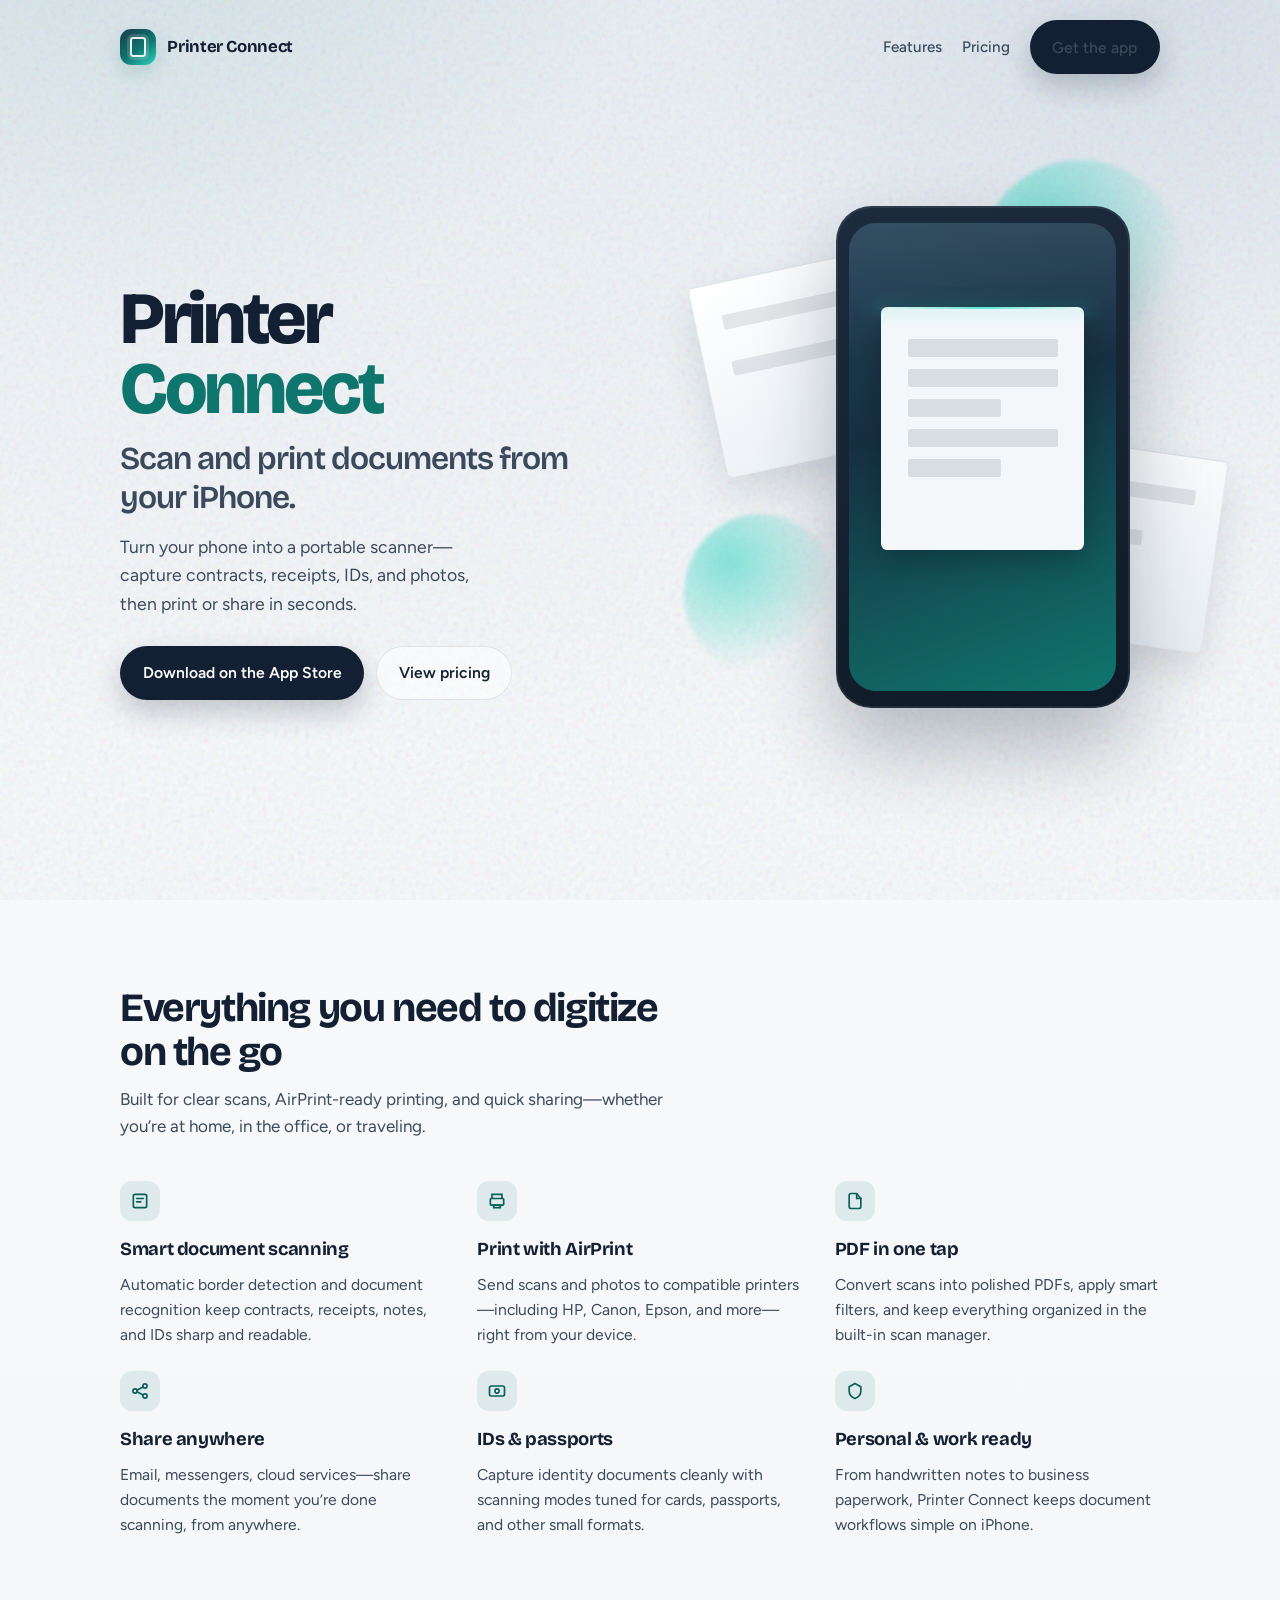
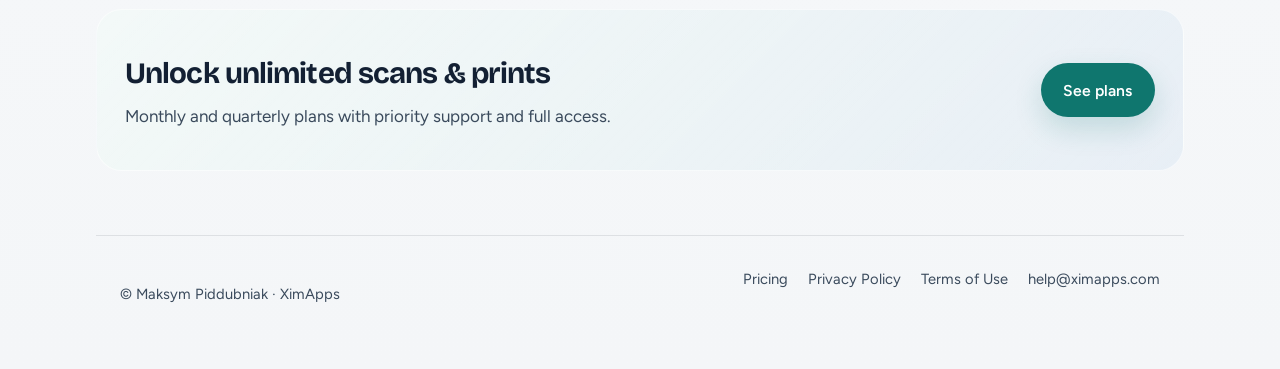
==== index.html @ 6dd604ff "root and pricing page" ====
<!DOCTYPE html>
<html lang="en">
  <head>
    <meta charset="utf-8" />
    <meta name="viewport" content="width=device-width, initial-scale=1" />
    <title>Printer Connect: Scan &amp; Send</title>
    <meta
      name="description"
      content="Scan, print, and share documents from your iPhone. Printer Connect turns your phone into a portable scanner with AirPrint support."
    />
    <link rel="icon" type="image/png" href="favicon.png" />
    <link rel="preconnect" href="https://fonts.googleapis.com" />
    <link rel="preconnect" href="https://fonts.gstatic.com" crossorigin />
    <link
      href="https://fonts.googleapis.com/css2?family=Bricolage+Grotesque:opsz,wght@12..96,500;12..96,700;12..96,800&family=Figtree:wght@400;500;600;700&display=swap"
      rel="stylesheet"
    />
    <link rel="stylesheet" href="css/site.css" />
  </head>
  <body>
    <div class="site-wrap">
      <header class="site-header">
        <a class="brand" href="/">
          <span class="brand-mark" aria-hidden="true"></span>
          Printer Connect
        </a>
        <nav class="nav" aria-label="Primary">
          <a class="nav-hide-sm" href="#features">Features</a>
          <a href="pricing.html">Pricing</a>
          <a class="btn btn-primary" href="https://apps.apple.com/app/printer-connect-scan-send/id6446247289"
            >Get the app</a
          >
        </nav>
      </header>

      <section class="hero">
        <div class="hero-copy">
          <p class="hero-brand reveal">
            Printer
            <span>Connect</span>
          </p>
          <h1 class="reveal reveal-delay-1">Scan and print documents from your iPhone.</h1>
          <p class="hero-lead reveal reveal-delay-2">
            Turn your phone into a portable scanner—capture contracts, receipts, IDs, and photos, then print or share in seconds.
          </p>
          <div class="hero-actions reveal reveal-delay-3">
            <a
              class="btn btn-primary"
              href="https://apps.apple.com/app/printer-connect-scan-send/id6446247289"
              >Download on the App Store</a
            >
            <a class="btn btn-secondary" href="pricing.html">View pricing</a>
          </div>
        </div>

        <div class="hero-visual reveal reveal-delay-2" aria-hidden="true">
          <div class="phone-stage">
            <div class="orb a"></div>
            <div class="orb b"></div>
            <div class="paper-sheet one"></div>
            <div class="paper-sheet two"></div>
            <div class="phone">
              <div class="phone-screen">
                <div class="scan-doc">
                  <div class="scan-lines"></div>
                  <div class="scan-lines"></div>
                  <div class="scan-lines short"></div>
                  <div class="scan-lines"></div>
                  <div class="scan-lines short"></div>
                </div>
                <div class="scan-line"></div>
              </div>
            </div>
          </div>
        </div>
      </section>

      <section class="section" id="features">
        <div class="section-head">
          <h2>Everything you need to digitize on the go</h2>
          <p>
            Built for clear scans, AirPrint-ready printing, and quick sharing—whether you’re at home, in the office, or traveling.
          </p>
        </div>

        <div class="feature-grid">
          <article class="feature">
            <div class="feature-icon" aria-hidden="true">
              <svg viewBox="0 0 24 24" fill="none" stroke="currentColor" stroke-width="2">
                <rect x="4" y="4" width="16" height="16" rx="2" />
                <path d="M8 9h8M8 13h5" stroke-linecap="round" />
              </svg>
            </div>
            <h3>Smart document scanning</h3>
            <p>
              Automatic border detection and document recognition keep contracts, receipts, notes, and IDs sharp and readable.
            </p>
          </article>

          <article class="feature">
            <div class="feature-icon" aria-hidden="true">
              <svg viewBox="0 0 24 24" fill="none" stroke="currentColor" stroke-width="2">
                <path d="M6 9V4h12v5" />
                <rect x="4" y="9" width="16" height="8" rx="1" />
                <path d="M8 17h8v3H8z" />
              </svg>
            </div>
            <h3>Print with AirPrint</h3>
            <p>
              Send scans and photos to compatible printers—including HP, Canon, Epson, and more—right from your device.
            </p>
          </article>

          <article class="feature">
            <div class="feature-icon" aria-hidden="true">
              <svg viewBox="0 0 24 24" fill="none" stroke="currentColor" stroke-width="2">
                <path d="M14 3H7a2 2 0 0 0-2 2v14a2 2 0 0 0 2 2h10a2 2 0 0 0 2-2V9z" />
                <path d="M14 3v6h6" />
              </svg>
            </div>
            <h3>PDF in one tap</h3>
            <p>
              Convert scans into polished PDFs, apply smart filters, and keep everything organized in the built-in scan manager.
            </p>
          </article>

          <article class="feature">
            <div class="feature-icon" aria-hidden="true">
              <svg viewBox="0 0 24 24" fill="none" stroke="currentColor" stroke-width="2">
                <circle cx="18" cy="6" r="2.5" />
                <circle cx="6" cy="12" r="2.5" />
                <circle cx="18" cy="18" r="2.5" />
                <path d="M8.2 11l7.5-3.8M8.2 13l7.5 3.8" stroke-linecap="round" />
              </svg>
            </div>
            <h3>Share anywhere</h3>
            <p>
              Email, messengers, cloud services—share documents the moment you’re done scanning, from anywhere.
            </p>
          </article>

          <article class="feature">
            <div class="feature-icon" aria-hidden="true">
              <svg viewBox="0 0 24 24" fill="none" stroke="currentColor" stroke-width="2">
                <rect x="3" y="6" width="18" height="12" rx="2" />
                <circle cx="12" cy="12" r="2.5" />
              </svg>
            </div>
            <h3>IDs &amp; passports</h3>
            <p>
              Capture identity documents cleanly with scanning modes tuned for cards, passports, and other small formats.
            </p>
          </article>

          <article class="feature">
            <div class="feature-icon" aria-hidden="true">
              <svg viewBox="0 0 24 24" fill="none" stroke="currentColor" stroke-width="2">
                <path d="M12 3l7 4v5c0 4.5-3 7.5-7 9-4-1.5-7-4.5-7-9V7z" />
              </svg>
            </div>
            <h3>Personal &amp; work ready</h3>
            <p>
              From handwritten notes to business paperwork, Printer Connect keeps document workflows simple on iPhone.
            </p>
          </article>
        </div>
      </section>

      <div class="cta-band">
        <div>
          <h2>Unlock unlimited scans &amp; prints</h2>
          <p>Monthly and quarterly plans with priority support and full access.</p>
        </div>
        <a class="btn btn-accent" href="pricing.html">See plans</a>
      </div>

      <footer class="site-footer">
        <p>© Maksym Piddubniak · XimApps</p>
        <div class="footer-links">
          <a href="pricing.html">Pricing</a>
          <a href="privacy.html">Privacy Policy</a>
          <a href="terms-of-use.html">Terms of Use</a>
          <a href="mailto:help@ximapps.com">help@ximapps.com</a>
        </div>
      </footer>
    </div>
  </body>
</html>
---- css/site.css ----
:root {
  --ink: #132033;
  --ink-soft: #3a4a5c;
  --paper: #eef2f6;
  --paper-deep: #d9e2ec;
  --mist: #f7f9fb;
  --line: rgba(19, 32, 51, 0.1);
  --accent: #0f766e;
  --accent-deep: #0b5f59;
  --accent-glow: rgba(15, 118, 110, 0.18);
  --white: #ffffff;
  --radius: 1.25rem;
  --font-display: "Bricolage Grotesque", "Avenir Next", sans-serif;
  --font-body: "Figtree", "Avenir Next", sans-serif;
  --max: 68rem;
}

*,
*::before,
*::after {
  box-sizing: border-box;
}

html {
  scroll-behavior: smooth;
}

body {
  margin: 0;
  color: var(--ink);
  font-family: var(--font-body);
  font-size: 1.0625rem;
  line-height: 1.6;
  background:
    radial-gradient(ellipse 80% 50% at 10% -10%, rgba(15, 118, 110, 0.12), transparent 55%),
    radial-gradient(ellipse 70% 45% at 90% 0%, rgba(59, 96, 140, 0.1), transparent 50%),
    linear-gradient(180deg, #e8eef4 0%, var(--mist) 38%, #f4f6f8 100%);
  min-height: 100vh;
  -webkit-font-smoothing: antialiased;
}

body::before {
  content: "";
  position: fixed;
  inset: 0;
  pointer-events: none;
  opacity: 0.35;
  background-image: url("data:image/svg+xml,%3Csvg viewBox='0 0 200 200' xmlns='http://www.w3.org/2000/svg'%3E%3Cfilter id='n'%3E%3CfeTurbulence type='fractalNoise' baseFrequency='0.85' numOctaves='3' stitchTiles='stitch'/%3E%3C/filter%3E%3Crect width='100%25' height='100%25' filter='url(%23n)' opacity='0.45'/%3E%3C/svg%3E");
  z-index: 0;
}

a {
  color: var(--accent-deep);
  text-decoration-thickness: 1px;
  text-underline-offset: 0.18em;
}

a:hover {
  color: var(--accent);
}

img {
  max-width: 100%;
  display: block;
}

.site-wrap {
  position: relative;
  z-index: 1;
}

.site-header {
  display: flex;
  align-items: center;
  justify-content: space-between;
  gap: 1rem;
  max-width: var(--max);
  margin: 0 auto;
  padding: 1.25rem 1.5rem;
}

.brand {
  display: inline-flex;
  align-items: center;
  gap: 0.7rem;
  color: inherit;
  text-decoration: none;
  font-family: var(--font-display);
  font-weight: 700;
  font-size: 1.05rem;
  letter-spacing: -0.02em;
}

.brand-mark {
  width: 2.25rem;
  height: 2.25rem;
  border-radius: 0.7rem;
  background:
    linear-gradient(145deg, #1a3a4a 0%, #0f766e 55%, #2dd4bf 100%);
  box-shadow: 0 8px 20px var(--accent-glow);
  position: relative;
  overflow: hidden;
  flex-shrink: 0;
}

.brand-mark::after {
  content: "";
  position: absolute;
  inset: 22% 28%;
  border: 2px solid rgba(255, 255, 255, 0.9);
  border-radius: 0.2rem;
  box-shadow: 0 0 0 3px rgba(255, 255, 255, 0.15);
}

.nav {
  display: flex;
  align-items: center;
  gap: 1.25rem;
  font-size: 0.95rem;
}

.nav a {
  color: var(--ink-soft);
  text-decoration: none;
  font-weight: 500;
}

.nav a:hover,
.nav a[aria-current="page"] {
  color: var(--ink);
}

.btn {
  display: inline-flex;
  align-items: center;
  justify-content: center;
  gap: 0.45rem;
  padding: 0.85rem 1.35rem;
  border-radius: 999px;
  border: 1px solid transparent;
  font-family: var(--font-body);
  font-weight: 600;
  font-size: 0.98rem;
  text-decoration: none;
  cursor: pointer;
  transition: transform 0.25s ease, background 0.25s ease, box-shadow 0.25s ease, border-color 0.25s ease;
}

.btn:hover {
  transform: translateY(-1px);
}

.btn-primary {
  background: var(--ink);
  color: var(--white);
  box-shadow: 0 12px 28px rgba(19, 32, 51, 0.22);
}

.btn-primary:hover {
  background: #0c1724;
  color: var(--white);
}

.btn-secondary {
  background: rgba(255, 255, 255, 0.55);
  border-color: var(--line);
  color: var(--ink);
  backdrop-filter: blur(8px);
}

.btn-secondary:hover {
  background: var(--white);
  color: var(--ink);
}

.btn-accent {
  background: var(--accent);
  color: var(--white);
  box-shadow: 0 12px 28px var(--accent-glow);
}

.btn-accent:hover {
  background: var(--accent-deep);
  color: var(--white);
}

.hero {
  max-width: var(--max);
  margin: 0 auto;
  padding: 2.5rem 1.5rem 4rem;
  min-height: calc(100svh - 5rem);
  display: grid;
  align-content: center;
  gap: 2.5rem;
  position: relative;
}

.hero-copy {
  max-width: 36rem;
  position: relative;
  z-index: 2;
}

.hero-brand {
  margin: 0 0 1rem;
  font-family: var(--font-display);
  font-size: clamp(2.6rem, 8vw, 4.6rem);
  line-height: 0.95;
  letter-spacing: -0.045em;
  font-weight: 800;
}

.hero-brand span {
  display: block;
  color: var(--accent);
}

.hero h1 {
  margin: 0 0 1rem;
  font-family: var(--font-display);
  font-size: clamp(1.45rem, 3.4vw, 2rem);
  line-height: 1.2;
  letter-spacing: -0.03em;
  font-weight: 600;
  color: var(--ink-soft);
  max-width: 22ch;
}

.hero-lead {
  margin: 0 0 1.75rem;
  color: var(--ink-soft);
  font-size: 1.1rem;
  max-width: 34ch;
}

.hero-actions {
  display: flex;
  flex-wrap: wrap;
  gap: 0.75rem;
}

.hero-visual {
  position: absolute;
  right: -4%;
  top: 8%;
  width: min(52vw, 34rem);
  aspect-ratio: 1 / 1.05;
  z-index: 1;
  pointer-events: none;
}

.phone-stage {
  position: relative;
  width: 100%;
  height: 100%;
  animation: float-y 7s ease-in-out infinite;
}

.phone {
  position: absolute;
  inset: 8% 18% 4% 28%;
  border-radius: 2.2rem;
  background: linear-gradient(165deg, #1c2b3d 0%, #0f1a27 100%);
  box-shadow:
    0 40px 80px rgba(19, 32, 51, 0.28),
    inset 0 0 0 2px rgba(255, 255, 255, 0.08);
  overflow: hidden;
}

.phone-screen {
  position: absolute;
  inset: 3.5% 4.5%;
  border-radius: 1.7rem;
  background:
    linear-gradient(180deg, rgba(255, 255, 255, 0.08), transparent 30%),
    linear-gradient(160deg, #244056, #163043 40%, #0f766e);
  overflow: hidden;
}

.scan-doc {
  position: absolute;
  left: 12%;
  right: 12%;
  top: 18%;
  height: 52%;
  background: #f4f7fa;
  border-radius: 0.4rem;
  box-shadow: 0 10px 30px rgba(0, 0, 0, 0.25);
  padding: 12% 10%;
}

.scan-line {
  position: absolute;
  left: 8%;
  right: 8%;
  height: 2px;
  background: linear-gradient(90deg, transparent, #5eead4, transparent);
  box-shadow: 0 0 18px #2dd4bf;
  animation: scan 2.8s ease-in-out infinite;
  top: 18%;
}

.scan-lines {
  height: 10%;
  margin-bottom: 8%;
  background: rgba(19, 32, 51, 0.12);
  border-radius: 2px;
}

.scan-lines.short {
  width: 62%;
}

.paper-sheet {
  position: absolute;
  width: 42%;
  height: 34%;
  background: linear-gradient(160deg, #fff, #e8eef4);
  border: 1px solid rgba(19, 32, 51, 0.08);
  border-radius: 0.35rem;
  box-shadow: 0 18px 40px rgba(19, 32, 51, 0.12);
  animation: float-y 5.5s ease-in-out infinite reverse;
}

.paper-sheet.one {
  left: 4%;
  top: 18%;
  transform: rotate(-12deg);
}

.paper-sheet.two {
  right: 2%;
  bottom: 16%;
  transform: rotate(8deg);
  animation-delay: -1.5s;
}

.paper-sheet::before,
.paper-sheet::after {
  content: "";
  display: block;
  height: 8%;
  margin: 14% 12% 0;
  background: rgba(19, 32, 51, 0.1);
  border-radius: 2px;
}

.paper-sheet::after {
  width: 55%;
}

.orb {
  position: absolute;
  border-radius: 50%;
  filter: blur(2px);
  background: radial-gradient(circle at 30% 30%, rgba(45, 212, 191, 0.55), transparent 70%);
  animation: pulse 6s ease-in-out infinite;
}

.orb.a {
  width: 38%;
  height: 38%;
  right: 8%;
  top: 0;
}

.orb.b {
  width: 28%;
  height: 28%;
  left: 0;
  bottom: 10%;
  animation-delay: -2s;
}

.section {
  max-width: var(--max);
  margin: 0 auto;
  padding: 4.5rem 1.5rem;
}

.section-head {
  max-width: 36rem;
  margin-bottom: 2.5rem;
}

.section-head h2 {
  margin: 0 0 0.75rem;
  font-family: var(--font-display);
  font-size: clamp(1.8rem, 3.5vw, 2.5rem);
  letter-spacing: -0.035em;
  line-height: 1.1;
}

.section-head p {
  margin: 0;
  color: var(--ink-soft);
}

.feature-grid {
  display: grid;
  grid-template-columns: repeat(3, minmax(0, 1fr));
  gap: 1.5rem 2rem;
}

.feature h3 {
  margin: 0 0 0.45rem;
  font-family: var(--font-display);
  font-size: 1.15rem;
  letter-spacing: -0.02em;
}

.feature p {
  margin: 0;
  color: var(--ink-soft);
  font-size: 0.98rem;
}

.feature-icon {
  width: 2.5rem;
  height: 2.5rem;
  margin-bottom: 0.9rem;
  border-radius: 0.75rem;
  display: grid;
  place-items: center;
  background: rgba(15, 118, 110, 0.1);
  color: var(--accent-deep);
}

.feature-icon svg {
  width: 1.25rem;
  height: 1.25rem;
}

.cta-band {
  max-width: var(--max);
  margin: 0 auto 4rem;
  padding: 2.5rem 1.75rem;
  border-radius: calc(var(--radius) + 0.35rem);
  background:
    linear-gradient(135deg, rgba(255, 255, 255, 0.7), rgba(255, 255, 255, 0.35)),
    linear-gradient(120deg, #d7ebe8, #dce6f1);
  border: 1px solid rgba(255, 255, 255, 0.6);
  display: flex;
  flex-wrap: wrap;
  align-items: center;
  justify-content: space-between;
  gap: 1.25rem;
}

.cta-band h2 {
  margin: 0 0 0.35rem;
  font-family: var(--font-display);
  font-size: clamp(1.4rem, 2.5vw, 1.85rem);
  letter-spacing: -0.03em;
}

.cta-band p {
  margin: 0;
  color: var(--ink-soft);
}

.site-footer {
  max-width: var(--max);
  margin: 0 auto;
  padding: 2rem 1.5rem 3rem;
  border-top: 1px solid var(--line);
  display: flex;
  flex-wrap: wrap;
  gap: 1rem 2rem;
  justify-content: space-between;
  color: var(--ink-soft);
  font-size: 0.92rem;
}

.footer-links {
  display: flex;
  flex-wrap: wrap;
  gap: 1rem 1.25rem;
}

.footer-links a {
  color: var(--ink-soft);
  text-decoration: none;
}

.footer-links a:hover {
  color: var(--ink);
}

/* Pricing */
.page-hero {
  max-width: var(--max);
  margin: 0 auto;
  padding: 3rem 1.5rem 1.5rem;
}

.page-hero h1 {
  margin: 0 0 0.75rem;
  font-family: var(--font-display);
  font-size: clamp(2.2rem, 5vw, 3.4rem);
  letter-spacing: -0.04em;
  line-height: 1.05;
}

.page-hero p {
  margin: 0;
  max-width: 38ch;
  color: var(--ink-soft);
  font-size: 1.1rem;
}

.pricing-grid {
  max-width: var(--max);
  margin: 0 auto;
  padding: 1.5rem 1.5rem 4rem;
  display: grid;
  grid-template-columns: repeat(2, minmax(0, 1fr));
  gap: 1.25rem;
}

.plan {
  position: relative;
  padding: 2rem 1.75rem 1.75rem;
  border-radius: calc(var(--radius) + 0.25rem);
  background: rgba(255, 255, 255, 0.62);
  border: 1px solid rgba(255, 255, 255, 0.75);
  backdrop-filter: blur(10px);
  box-shadow: 0 18px 40px rgba(19, 32, 51, 0.06);
  display: flex;
  flex-direction: column;
  gap: 1.25rem;
  transition: transform 0.3s ease, box-shadow 0.3s ease;
}

.plan:hover {
  transform: translateY(-4px);
  box-shadow: 0 24px 50px rgba(19, 32, 51, 0.1);
}

.plan.featured {
  background:
    linear-gradient(165deg, rgba(15, 118, 110, 0.12), rgba(255, 255, 255, 0.7) 40%),
    rgba(255, 255, 255, 0.75);
  border-color: rgba(15, 118, 110, 0.28);
}

.plan-badge {
  position: absolute;
  top: 1.1rem;
  right: 1.1rem;
  padding: 0.28rem 0.7rem;
  border-radius: 999px;
  background: var(--accent);
  color: white;
  font-size: 0.75rem;
  font-weight: 700;
  letter-spacing: 0.02em;
}

.plan-name {
  margin: 0;
  font-family: var(--font-display);
  font-size: 1.2rem;
  letter-spacing: -0.02em;
}

.plan-price {
  display: flex;
  align-items: baseline;
  gap: 0.35rem;
}

.plan-price strong {
  font-family: var(--font-display);
  font-size: clamp(2.4rem, 4vw, 3rem);
  letter-spacing: -0.045em;
  line-height: 1;
}

.plan-price span {
  color: var(--ink-soft);
  font-size: 0.95rem;
}

.plan-note {
  margin: -0.55rem 0 0;
  color: var(--ink-soft);
  font-size: 0.92rem;
}

.plan-features {
  list-style: none;
  margin: 0;
  padding: 0;
  display: grid;
  gap: 0.7rem;
  flex: 1;
}

.plan-features li {
  display: grid;
  grid-template-columns: 1.2rem 1fr;
  gap: 0.65rem;
  align-items: start;
  color: var(--ink-soft);
  font-size: 0.98rem;
}

.plan-features li::before {
  content: "";
  width: 1.15rem;
  height: 1.15rem;
  margin-top: 0.15rem;
  border-radius: 50%;
  background:
    url("data:image/svg+xml,%3Csvg xmlns='http://www.w3.org/2000/svg' viewBox='0 0 20 20' fill='none'%3E%3Cpath d='M5 10.5l3.2 3.2L15 6.8' stroke='%230f766e' stroke-width='2.2' stroke-linecap='round' stroke-linejoin='round'/%3E%3C/svg%3E")
    center / 0.85rem no-repeat,
    rgba(15, 118, 110, 0.12);
}

.plan .btn {
  width: 100%;
}

.pricing-footnote {
  max-width: var(--max);
  margin: -2rem auto 4rem;
  padding: 0 1.5rem;
  color: var(--ink-soft);
  font-size: 0.92rem;
}

.reveal {
  opacity: 0;
  transform: translateY(18px);
  animation: reveal 0.8s ease forwards;
}

.reveal-delay-1 { animation-delay: 0.12s; }
.reveal-delay-2 { animation-delay: 0.24s; }
.reveal-delay-3 { animation-delay: 0.36s; }

@keyframes reveal {
  to {
    opacity: 1;
    transform: none;
  }
}

@keyframes float-y {
  0%, 100% { transform: translateY(0); }
  50% { transform: translateY(-12px); }
}

@keyframes scan {
  0%, 100% { top: 18%; opacity: 0.3; }
  50% { top: 68%; opacity: 1; }
}

@keyframes pulse {
  0%, 100% { transform: scale(1); opacity: 0.7; }
  50% { transform: scale(1.08); opacity: 1; }
}

@media (max-width: 860px) {
  .hero {
    min-height: auto;
    padding-top: 1.5rem;
    padding-bottom: 3rem;
  }

  .hero-visual {
    position: relative;
    right: auto;
    top: auto;
    width: min(100%, 22rem);
    margin: 0 auto;
    aspect-ratio: 1 / 0.95;
  }

  .hero-copy {
    max-width: none;
  }

  .feature-grid,
  .pricing-grid {
    grid-template-columns: 1fr;
  }

  .nav .nav-hide-sm {
    display: none;
  }
}

@media (prefers-reduced-motion: reduce) {
  *,
  *::before,
  *::after {
    animation: none !important;
    transition: none !important;
  }

  .reveal {
    opacity: 1;
    transform: none;
  }
}
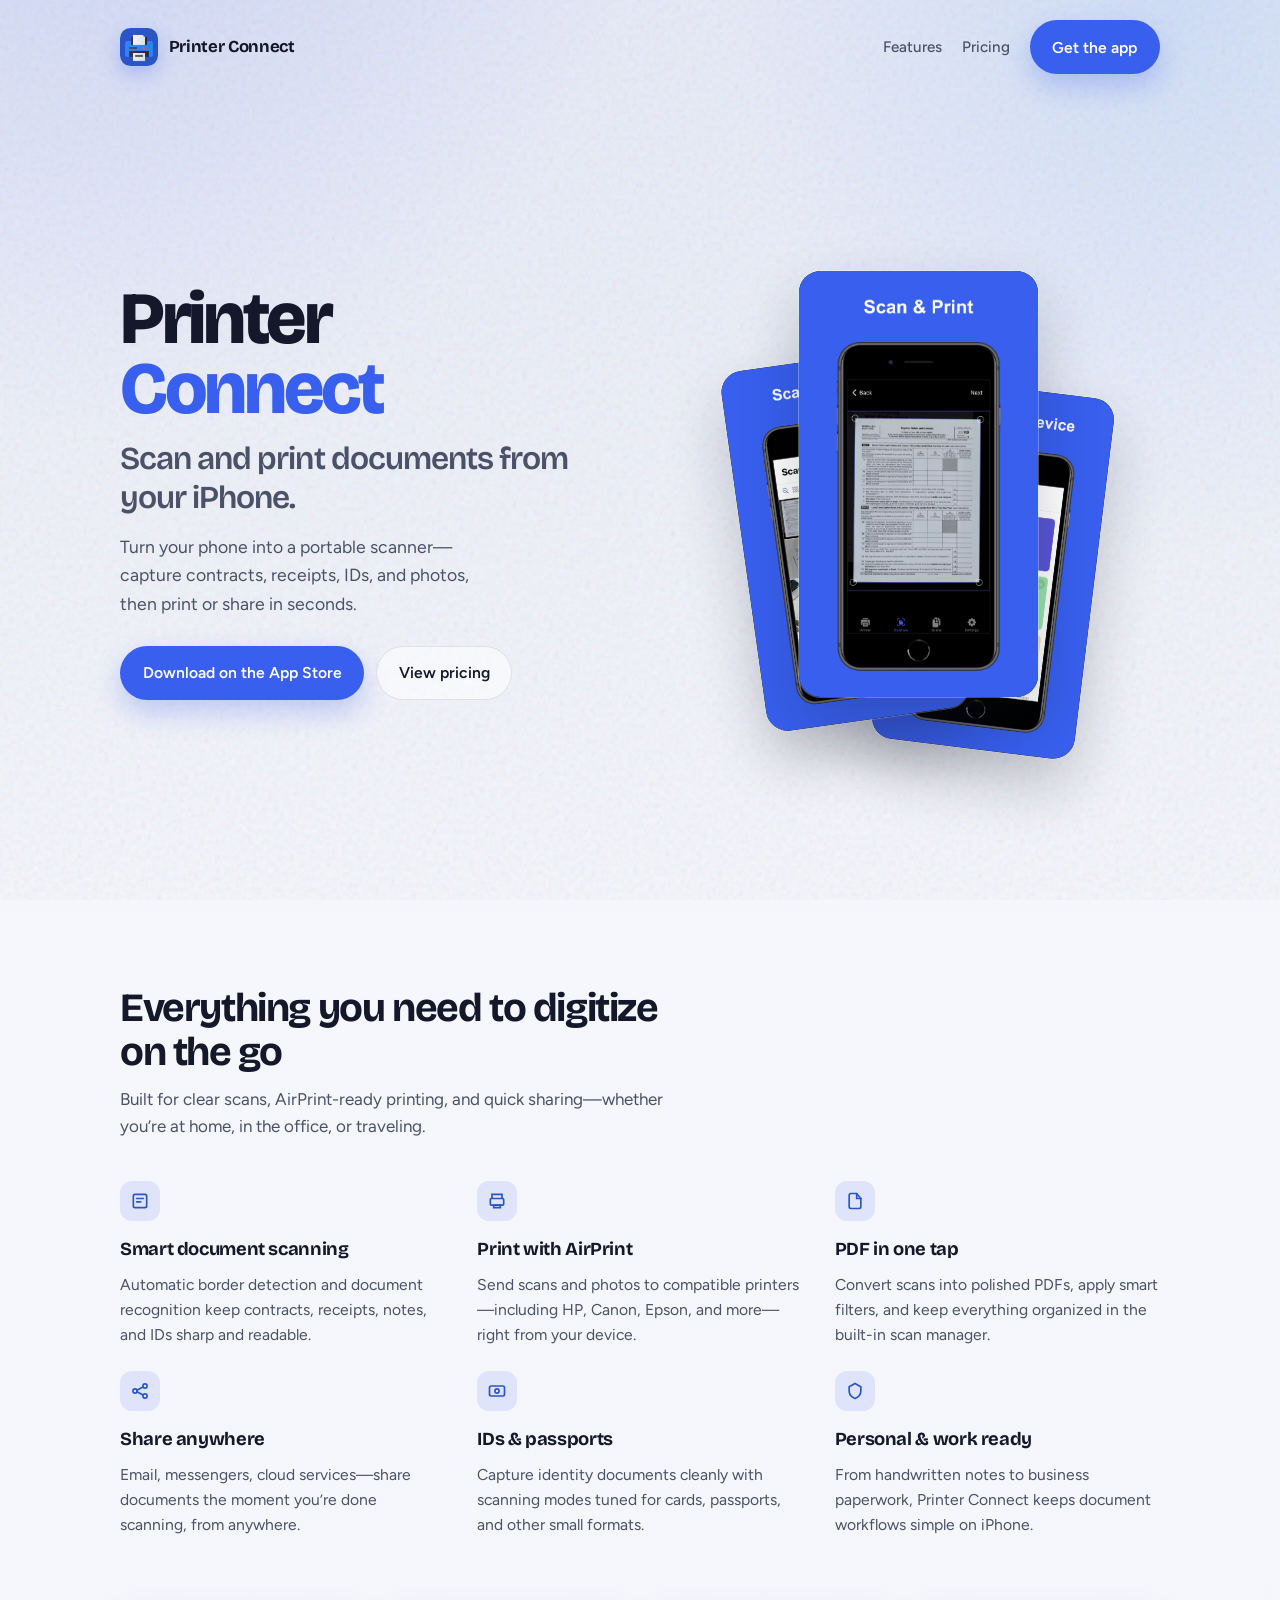
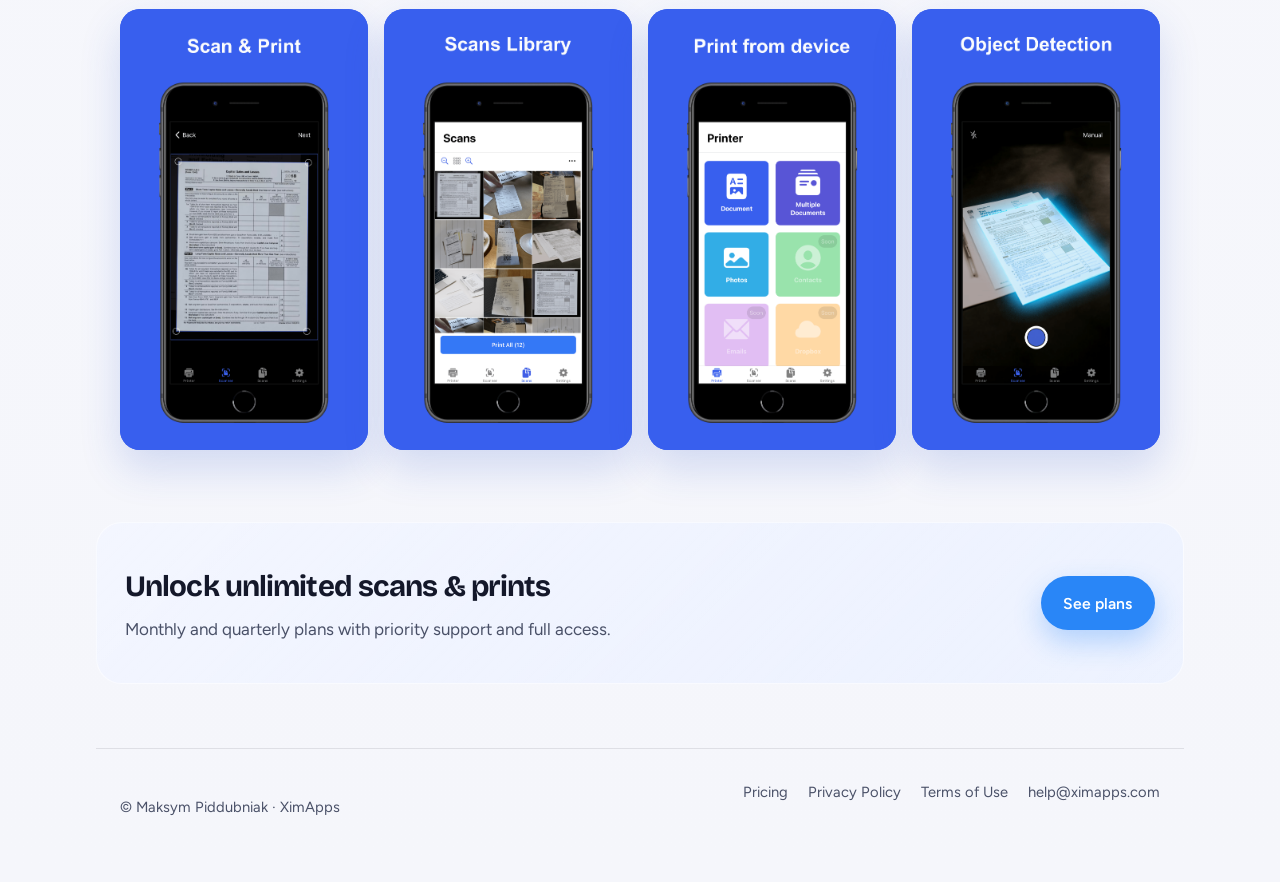
==== commit 89985362: "use brand assets" ====
--- a/index.html
+++ b/index.html
@@ -21,7 +21,9 @@
     <div class="site-wrap">
       <header class="site-header">
         <a class="brand" href="/">
-          <span class="brand-mark" aria-hidden="true"></span>
+          <span class="brand-mark" aria-hidden="true">
+            <img src="assets/logo.png" alt="" width="512" height="512" />
+          </span>
           Printer Connect
         </a>
         <nav class="nav" aria-label="Primary">
@@ -53,23 +55,21 @@
           </div>
         </div>
 
-        <div class="hero-visual reveal reveal-delay-2" aria-hidden="true">
-          <div class="phone-stage">
-            <div class="orb a"></div>
-            <div class="orb b"></div>
-            <div class="paper-sheet one"></div>
-            <div class="paper-sheet two"></div>
-            <div class="phone">
-              <div class="phone-screen">
-                <div class="scan-doc">
-                  <div class="scan-lines"></div>
-                  <div class="scan-lines"></div>
-                  <div class="scan-lines short"></div>
-                  <div class="scan-lines"></div>
-                  <div class="scan-lines short"></div>
-                </div>
-                <div class="scan-line"></div>
-              </div>
+        <div class="hero-visual reveal reveal-delay-2">
+          <div class="shot-stack" aria-hidden="true">
+            <div class="shot left">
+              <img src="assets/screenshot-2.png" alt="" width="1242" height="2208" />
+            </div>
+            <div class="shot right">
+              <img src="assets/screenshot-3.png" alt="" width="1242" height="2208" />
+            </div>
+            <div class="shot main">
+              <img
+                src="assets/screenshot-1.png"
+                alt="Printer Connect app scanning a document"
+                width="1242"
+                height="2208"
+              />
             </div>
           </div>
         </div>
@@ -163,6 +163,23 @@
               From handwritten notes to business paperwork, Printer Connect keeps document workflows simple on iPhone.
             </p>
           </article>
+        </div>
+      </section>
+
+      <section class="gallery" aria-label="App screenshots">
+        <div class="gallery-track">
+          <figure>
+            <img src="assets/screenshot-1.png" alt="Scan and print document preview" width="1242" height="2208" loading="lazy" />
+          </figure>
+          <figure>
+            <img src="assets/screenshot-2.png" alt="Saved scans library" width="1242" height="2208" loading="lazy" />
+          </figure>
+          <figure>
+            <img src="assets/screenshot-3.png" alt="Printer options screen" width="1242" height="2208" loading="lazy" />
+          </figure>
+          <figure>
+            <img src="assets/screenshot-4.png" alt="Scanner camera view" width="1242" height="2208" loading="lazy" />
+          </figure>
         </div>
       </section>
 
--- a/css/site.css
+++ b/css/site.css
@@ -1,13 +1,13 @@
 :root {
-  --ink: #132033;
-  --ink-soft: #3a4a5c;
-  --paper: #eef2f6;
-  --paper-deep: #d9e2ec;
-  --mist: #f7f9fb;
-  --line: rgba(19, 32, 51, 0.1);
-  --accent: #0f766e;
-  --accent-deep: #0b5f59;
-  --accent-glow: rgba(15, 118, 110, 0.18);
+  --ink: #14182a;
+  --ink-soft: #4a5168;
+  --paper: #eef1fb;
+  --mist: #f6f7fc;
+  --line: rgba(20, 24, 42, 0.1);
+  --accent: #385fee;
+  --accent-bright: #2986f7;
+  --accent-deep: #2b55c5;
+  --accent-glow: rgba(56, 95, 238, 0.28);
   --white: #ffffff;
   --radius: 1.25rem;
   --font-display: "Bricolage Grotesque", "Avenir Next", sans-serif;
@@ -32,9 +32,9 @@
   font-size: 1.0625rem;
   line-height: 1.6;
   background:
-    radial-gradient(ellipse 80% 50% at 10% -10%, rgba(15, 118, 110, 0.12), transparent 55%),
-    radial-gradient(ellipse 70% 45% at 90% 0%, rgba(59, 96, 140, 0.1), transparent 50%),
-    linear-gradient(180deg, #e8eef4 0%, var(--mist) 38%, #f4f6f8 100%);
+    radial-gradient(ellipse 80% 50% at 8% -10%, rgba(56, 95, 238, 0.16), transparent 55%),
+    radial-gradient(ellipse 70% 45% at 92% 0%, rgba(41, 134, 247, 0.12), transparent 50%),
+    linear-gradient(180deg, #e6eaf8 0%, var(--mist) 38%, #f5f6fb 100%);
   min-height: 100vh;
   -webkit-font-smoothing: antialiased;
 }
@@ -44,7 +44,7 @@
   position: fixed;
   inset: 0;
   pointer-events: none;
-  opacity: 0.35;
+  opacity: 0.3;
   background-image: url("data:image/svg+xml,%3Csvg viewBox='0 0 200 200' xmlns='http://www.w3.org/2000/svg'%3E%3Cfilter id='n'%3E%3CfeTurbulence type='fractalNoise' baseFrequency='0.85' numOctaves='3' stitchTiles='stitch'/%3E%3C/filter%3E%3Crect width='100%25' height='100%25' filter='url(%23n)' opacity='0.45'/%3E%3C/svg%3E");
   z-index: 0;
 }
@@ -92,24 +92,18 @@
 }
 
 .brand-mark {
-  width: 2.25rem;
-  height: 2.25rem;
-  border-radius: 0.7rem;
-  background:
-    linear-gradient(145deg, #1a3a4a 0%, #0f766e 55%, #2dd4bf 100%);
-  box-shadow: 0 8px 20px var(--accent-glow);
-  position: relative;
+  width: 2.35rem;
+  height: 2.35rem;
+  border-radius: 0.65rem;
   overflow: hidden;
   flex-shrink: 0;
-}
-
-.brand-mark::after {
-  content: "";
-  position: absolute;
-  inset: 22% 28%;
-  border: 2px solid rgba(255, 255, 255, 0.9);
-  border-radius: 0.2rem;
-  box-shadow: 0 0 0 3px rgba(255, 255, 255, 0.15);
+  box-shadow: 0 8px 20px var(--accent-glow);
+}
+
+.brand-mark img {
+  width: 100%;
+  height: 100%;
+  object-fit: cover;
 }
 
 .nav {
@@ -119,14 +113,14 @@
   font-size: 0.95rem;
 }
 
-.nav a {
+.nav a:not(.btn) {
   color: var(--ink-soft);
   text-decoration: none;
   font-weight: 500;
 }
 
-.nav a:hover,
-.nav a[aria-current="page"] {
+.nav a:not(.btn):hover,
+.nav a:not(.btn)[aria-current="page"] {
   color: var(--ink);
 }
 
@@ -143,22 +137,27 @@
   font-size: 0.98rem;
   text-decoration: none;
   cursor: pointer;
-  transition: transform 0.25s ease, background 0.25s ease, box-shadow 0.25s ease, border-color 0.25s ease;
+  transition: transform 0.25s ease, background 0.25s ease, box-shadow 0.25s ease, border-color 0.25s ease, color 0.25s ease;
 }
 
 .btn:hover {
   transform: translateY(-1px);
 }
 
-.btn-primary {
-  background: var(--ink);
-  color: var(--white);
-  box-shadow: 0 12px 28px rgba(19, 32, 51, 0.22);
-}
-
-.btn-primary:hover {
-  background: #0c1724;
-  color: var(--white);
+.btn-primary,
+a.btn-primary:link,
+a.btn-primary:visited,
+a.btn-primary:hover,
+a.btn-primary:active {
+  background: var(--accent);
+  color: #ffffff;
+  box-shadow: 0 12px 28px var(--accent-glow);
+}
+
+.btn-primary:hover,
+a.btn-primary:hover {
+  background: var(--accent-deep);
+  color: #ffffff;
 }
 
 .btn-secondary {
@@ -173,15 +172,20 @@
   color: var(--ink);
 }
 
-.btn-accent {
+.btn-accent,
+a.btn-accent:link,
+a.btn-accent:visited,
+a.btn-accent:hover,
+a.btn-accent:active {
+  background: var(--accent-bright);
+  color: #ffffff;
+  box-shadow: 0 12px 28px rgba(41, 134, 247, 0.3);
+}
+
+.btn-accent:hover,
+a.btn-accent:hover {
   background: var(--accent);
-  color: var(--white);
-  box-shadow: 0 12px 28px var(--accent-glow);
-}
-
-.btn-accent:hover {
-  background: var(--accent-deep);
-  color: var(--white);
+  color: #ffffff;
 }
 
 .hero {
@@ -190,8 +194,9 @@
   padding: 2.5rem 1.5rem 4rem;
   min-height: calc(100svh - 5rem);
   display: grid;
-  align-content: center;
-  gap: 2.5rem;
+  grid-template-columns: minmax(0, 1.05fr) minmax(0, 0.95fr);
+  align-items: center;
+  gap: 2rem 1.5rem;
   position: relative;
 }
 
@@ -240,136 +245,62 @@
 }
 
 .hero-visual {
+  position: relative;
+  z-index: 1;
+  min-height: 28rem;
+  display: flex;
+  align-items: center;
+  justify-content: center;
+}
+
+.shot-stack {
+  position: relative;
+  width: min(100%, 22rem);
+  height: 30rem;
+  margin: 0 auto;
+}
+
+.shot {
   position: absolute;
-  right: -4%;
-  top: 8%;
-  width: min(52vw, 34rem);
-  aspect-ratio: 1 / 1.05;
+  width: 58%;
+  border-radius: 1.35rem;
+  overflow: hidden;
+  box-shadow:
+    0 28px 60px rgba(20, 24, 42, 0.22),
+    0 0 0 1px rgba(255, 255, 255, 0.35);
+  background: #111;
+  animation: float-y 7s ease-in-out infinite;
+}
+
+.shot img {
+  width: 100%;
+  height: auto;
+  display: block;
+}
+
+.shot.main {
+  width: 68%;
+  left: 16%;
+  top: 4%;
+  z-index: 3;
+  animation-delay: -1s;
+}
+
+.shot.left {
+  left: 0;
+  top: 22%;
+  z-index: 2;
+  transform: rotate(-8deg);
+  animation-name: float-tilt-left;
+}
+
+.shot.right {
+  right: 0;
+  top: 28%;
   z-index: 1;
-  pointer-events: none;
-}
-
-.phone-stage {
-  position: relative;
-  width: 100%;
-  height: 100%;
-  animation: float-y 7s ease-in-out infinite;
-}
-
-.phone {
-  position: absolute;
-  inset: 8% 18% 4% 28%;
-  border-radius: 2.2rem;
-  background: linear-gradient(165deg, #1c2b3d 0%, #0f1a27 100%);
-  box-shadow:
-    0 40px 80px rgba(19, 32, 51, 0.28),
-    inset 0 0 0 2px rgba(255, 255, 255, 0.08);
-  overflow: hidden;
-}
-
-.phone-screen {
-  position: absolute;
-  inset: 3.5% 4.5%;
-  border-radius: 1.7rem;
-  background:
-    linear-gradient(180deg, rgba(255, 255, 255, 0.08), transparent 30%),
-    linear-gradient(160deg, #244056, #163043 40%, #0f766e);
-  overflow: hidden;
-}
-
-.scan-doc {
-  position: absolute;
-  left: 12%;
-  right: 12%;
-  top: 18%;
-  height: 52%;
-  background: #f4f7fa;
-  border-radius: 0.4rem;
-  box-shadow: 0 10px 30px rgba(0, 0, 0, 0.25);
-  padding: 12% 10%;
-}
-
-.scan-line {
-  position: absolute;
-  left: 8%;
-  right: 8%;
-  height: 2px;
-  background: linear-gradient(90deg, transparent, #5eead4, transparent);
-  box-shadow: 0 0 18px #2dd4bf;
-  animation: scan 2.8s ease-in-out infinite;
-  top: 18%;
-}
-
-.scan-lines {
-  height: 10%;
-  margin-bottom: 8%;
-  background: rgba(19, 32, 51, 0.12);
-  border-radius: 2px;
-}
-
-.scan-lines.short {
-  width: 62%;
-}
-
-.paper-sheet {
-  position: absolute;
-  width: 42%;
-  height: 34%;
-  background: linear-gradient(160deg, #fff, #e8eef4);
-  border: 1px solid rgba(19, 32, 51, 0.08);
-  border-radius: 0.35rem;
-  box-shadow: 0 18px 40px rgba(19, 32, 51, 0.12);
-  animation: float-y 5.5s ease-in-out infinite reverse;
-}
-
-.paper-sheet.one {
-  left: 4%;
-  top: 18%;
-  transform: rotate(-12deg);
-}
-
-.paper-sheet.two {
-  right: 2%;
-  bottom: 16%;
-  transform: rotate(8deg);
-  animation-delay: -1.5s;
-}
-
-.paper-sheet::before,
-.paper-sheet::after {
-  content: "";
-  display: block;
-  height: 8%;
-  margin: 14% 12% 0;
-  background: rgba(19, 32, 51, 0.1);
-  border-radius: 2px;
-}
-
-.paper-sheet::after {
-  width: 55%;
-}
-
-.orb {
-  position: absolute;
-  border-radius: 50%;
-  filter: blur(2px);
-  background: radial-gradient(circle at 30% 30%, rgba(45, 212, 191, 0.55), transparent 70%);
-  animation: pulse 6s ease-in-out infinite;
-}
-
-.orb.a {
-  width: 38%;
-  height: 38%;
-  right: 8%;
-  top: 0;
-}
-
-.orb.b {
-  width: 28%;
-  height: 28%;
-  left: 0;
-  bottom: 10%;
-  animation-delay: -2s;
+  transform: rotate(7deg);
+  animation-name: float-tilt-right;
+  animation-delay: -2.2s;
 }
 
 .section {
@@ -422,13 +353,38 @@
   border-radius: 0.75rem;
   display: grid;
   place-items: center;
-  background: rgba(15, 118, 110, 0.1);
+  background: rgba(56, 95, 238, 0.12);
   color: var(--accent-deep);
 }
 
 .feature-icon svg {
   width: 1.25rem;
   height: 1.25rem;
+}
+
+.gallery {
+  max-width: var(--max);
+  margin: 0 auto;
+  padding: 0 1.5rem 4.5rem;
+}
+
+.gallery-track {
+  display: grid;
+  grid-template-columns: repeat(4, minmax(0, 1fr));
+  gap: 1rem;
+}
+
+.gallery-track figure {
+  margin: 0;
+  border-radius: 1.25rem;
+  overflow: hidden;
+  background: var(--accent);
+  box-shadow: 0 18px 40px rgba(43, 85, 197, 0.18);
+}
+
+.gallery-track img {
+  width: 100%;
+  height: auto;
 }
 
 .cta-band {
@@ -438,7 +394,7 @@
   border-radius: calc(var(--radius) + 0.35rem);
   background:
     linear-gradient(135deg, rgba(255, 255, 255, 0.7), rgba(255, 255, 255, 0.35)),
-    linear-gradient(120deg, #d7ebe8, #dce6f1);
+    linear-gradient(120deg, #d9e2ff, #e4ecff);
   border: 1px solid rgba(255, 255, 255, 0.6);
   display: flex;
   flex-wrap: wrap;
@@ -525,7 +481,7 @@
   background: rgba(255, 255, 255, 0.62);
   border: 1px solid rgba(255, 255, 255, 0.75);
   backdrop-filter: blur(10px);
-  box-shadow: 0 18px 40px rgba(19, 32, 51, 0.06);
+  box-shadow: 0 18px 40px rgba(20, 24, 42, 0.06);
   display: flex;
   flex-direction: column;
   gap: 1.25rem;
@@ -534,14 +490,14 @@
 
 .plan:hover {
   transform: translateY(-4px);
-  box-shadow: 0 24px 50px rgba(19, 32, 51, 0.1);
+  box-shadow: 0 24px 50px rgba(20, 24, 42, 0.1);
 }
 
 .plan.featured {
   background:
-    linear-gradient(165deg, rgba(15, 118, 110, 0.12), rgba(255, 255, 255, 0.7) 40%),
+    linear-gradient(165deg, rgba(56, 95, 238, 0.14), rgba(255, 255, 255, 0.7) 40%),
     rgba(255, 255, 255, 0.75);
-  border-color: rgba(15, 118, 110, 0.28);
+  border-color: rgba(56, 95, 238, 0.28);
 }
 
 .plan-badge {
@@ -551,7 +507,7 @@
   padding: 0.28rem 0.7rem;
   border-radius: 999px;
   background: var(--accent);
-  color: white;
+  color: #ffffff;
   font-size: 0.75rem;
   font-weight: 700;
   letter-spacing: 0.02em;
@@ -613,9 +569,9 @@
   margin-top: 0.15rem;
   border-radius: 50%;
   background:
-    url("data:image/svg+xml,%3Csvg xmlns='http://www.w3.org/2000/svg' viewBox='0 0 20 20' fill='none'%3E%3Cpath d='M5 10.5l3.2 3.2L15 6.8' stroke='%230f766e' stroke-width='2.2' stroke-linecap='round' stroke-linejoin='round'/%3E%3C/svg%3E")
+    url("data:image/svg+xml,%3Csvg xmlns='http://www.w3.org/2000/svg' viewBox='0 0 20 20' fill='none'%3E%3Cpath d='M5 10.5l3.2 3.2L15 6.8' stroke='%232b55c5' stroke-width='2.2' stroke-linecap='round' stroke-linejoin='round'/%3E%3C/svg%3E")
     center / 0.85rem no-repeat,
-    rgba(15, 118, 110, 0.12);
+    rgba(56, 95, 238, 0.12);
 }
 
 .plan .btn {
@@ -652,43 +608,57 @@
   50% { transform: translateY(-12px); }
 }
 
-@keyframes scan {
-  0%, 100% { top: 18%; opacity: 0.3; }
-  50% { top: 68%; opacity: 1; }
-}
-
-@keyframes pulse {
-  0%, 100% { transform: scale(1); opacity: 0.7; }
-  50% { transform: scale(1.08); opacity: 1; }
+@keyframes float-tilt-left {
+  0%, 100% { transform: rotate(-8deg) translateY(0); }
+  50% { transform: rotate(-8deg) translateY(-10px); }
+}
+
+@keyframes float-tilt-right {
+  0%, 100% { transform: rotate(7deg) translateY(0); }
+  50% { transform: rotate(7deg) translateY(-14px); }
 }
 
 @media (max-width: 860px) {
   .hero {
+    grid-template-columns: 1fr;
     min-height: auto;
     padding-top: 1.5rem;
     padding-bottom: 3rem;
   }
 
   .hero-visual {
-    position: relative;
-    right: auto;
-    top: auto;
-    width: min(100%, 22rem);
-    margin: 0 auto;
-    aspect-ratio: 1 / 0.95;
+    min-height: 22rem;
+    order: -1;
+  }
+
+  .shot-stack {
+    width: min(100%, 18rem);
+    height: 24rem;
   }
 
   .hero-copy {
     max-width: none;
   }
 
+  .feature-grid,
+  .pricing-grid,
+  .gallery-track {
+    grid-template-columns: 1fr 1fr;
+  }
+
+  .gallery-track {
+    grid-template-columns: repeat(2, minmax(0, 1fr));
+  }
+
+  .nav .nav-hide-sm {
+    display: none;
+  }
+}
+
+@media (max-width: 520px) {
   .feature-grid,
   .pricing-grid {
     grid-template-columns: 1fr;
-  }
-
-  .nav .nav-hide-sm {
-    display: none;
   }
 }
 
@@ -704,4 +674,12 @@
     opacity: 1;
     transform: none;
   }
-}
+
+  .shot.left {
+    transform: rotate(-8deg);
+  }
+
+  .shot.right {
+    transform: rotate(7deg);
+  }
+}
